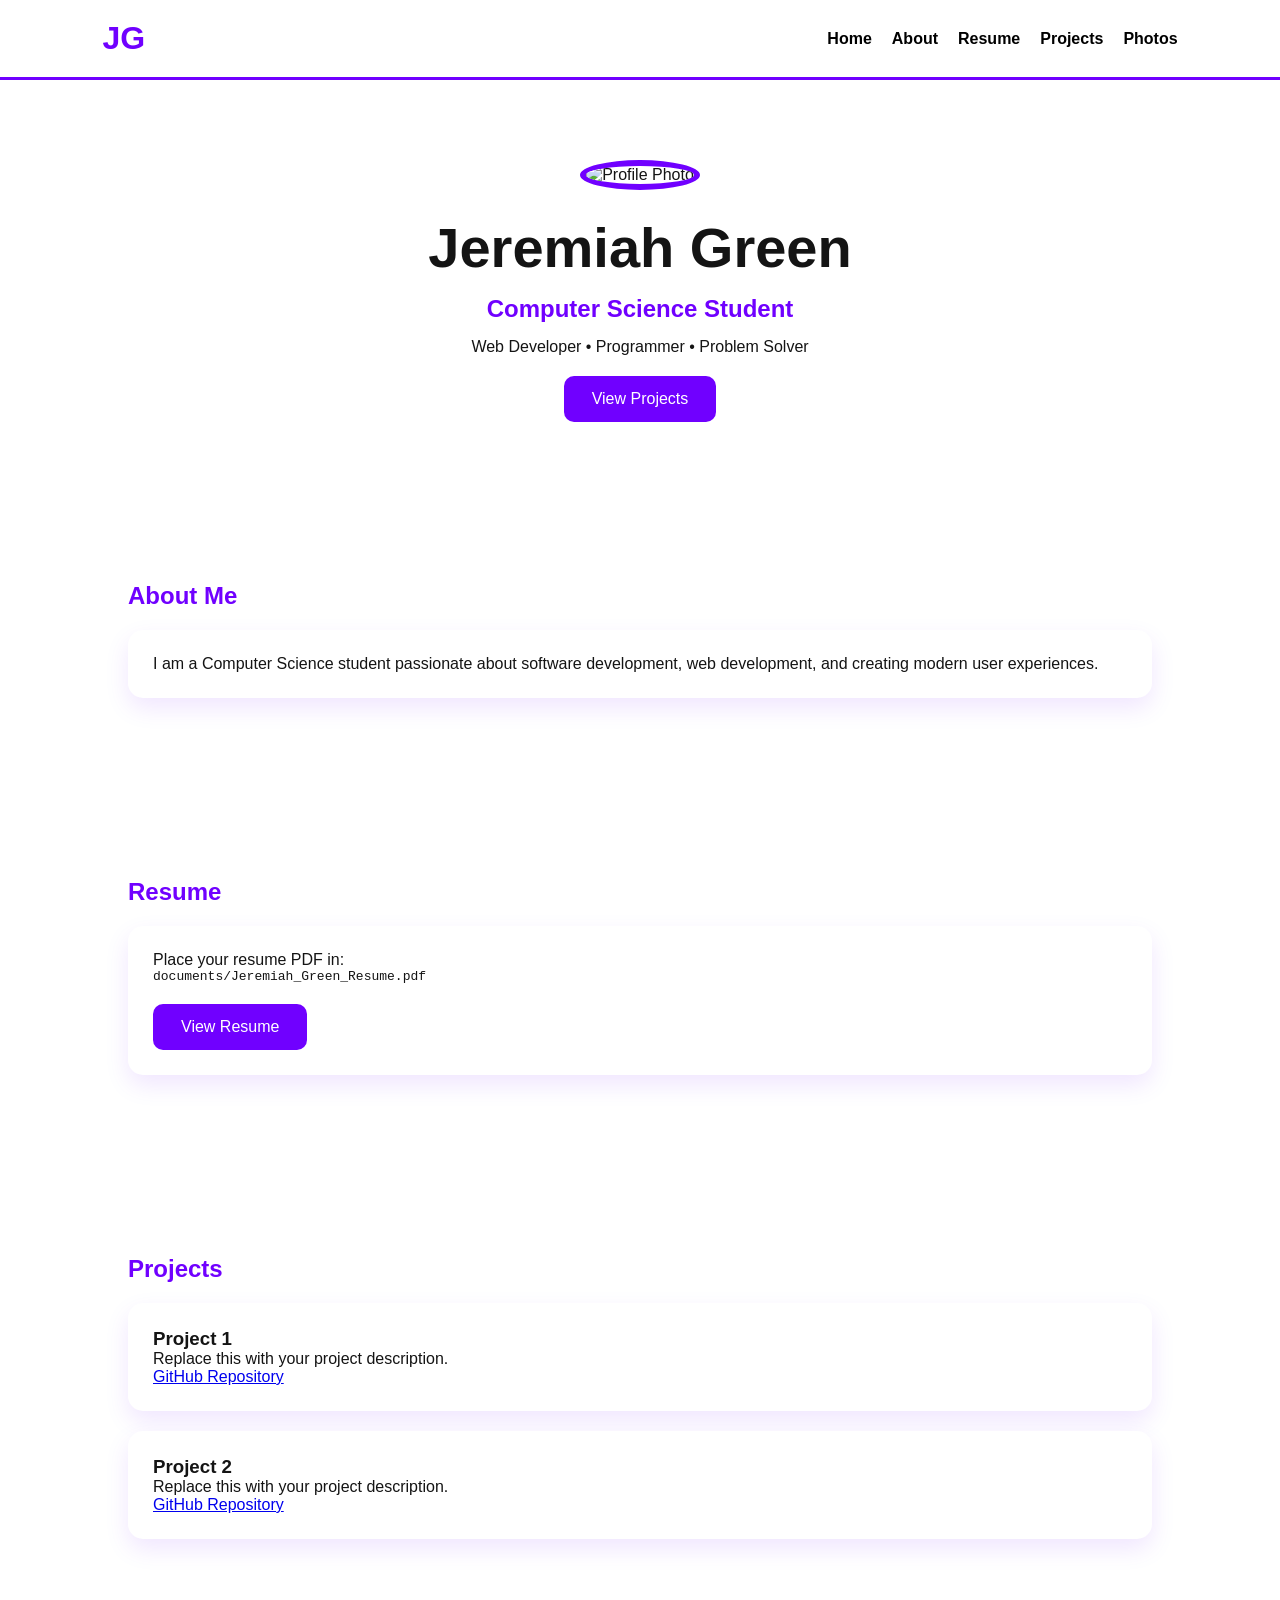
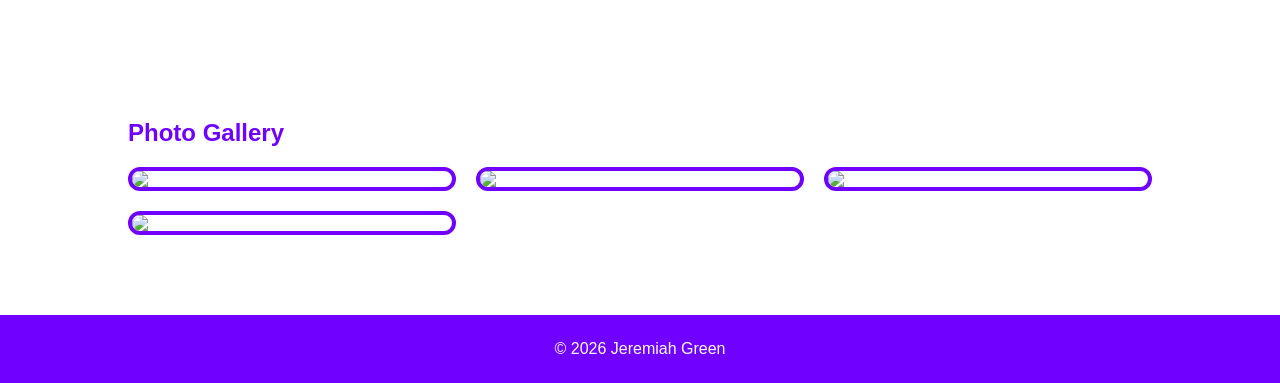
==== index.html @ 2575d8d9 "Create index.html" ====
<!DOCTYPE html>
<html lang="en">
<head>
<meta charset="UTF-8">
<meta name="viewport" content="width=device-width, initial-scale=1.0">

<title>Jeremiah Green Portfolio</title>

<style>

:root{
    --white: rgb(255,255,255);
    --purple: rgb(112,0,255);
    --black: rgb(20,20,20);
}

*{
    margin:0;
    padding:0;
    box-sizing:border-box;
}

body{
    font-family:Arial, sans-serif;
    background:var(--white);
    color:var(--black);
}

nav{
    display:flex;
    justify-content:space-between;
    align-items:center;
    padding:20px 8%;
    border-bottom:3px solid var(--purple);
}

.logo{
    font-size:2rem;
    font-weight:bold;
    color:var(--purple);
}

nav ul{
    display:flex;
    list-style:none;
    gap:20px;
}

nav a{
    text-decoration:none;
    color:black;
    font-weight:bold;
}

nav a:hover{
    color:var(--purple);
}

.hero{
    text-align:center;
    padding:80px 20px;
}

.profile-pic{
    width:220px;
    height:220px;
    object-fit:cover;
    border-radius:50%;
    border:6px solid var(--purple);
    margin-bottom:25px;
}

.hero h1{
    font-size:3.5rem;
}

.hero h2{
    color:var(--purple);
    margin:15px 0;
}

.btn{
    display:inline-block;
    background:var(--purple);
    color:white;
    text-decoration:none;
    padding:14px 28px;
    border-radius:10px;
    margin-top:20px;
}

.section{
    padding:80px 10%;
}

.section h2{
    color:var(--purple);
    margin-bottom:20px;
}

.card{
    background:white;
    padding:25px;
    border-radius:15px;
    box-shadow:0 10px 25px rgba(112,0,255,.1);
    margin-bottom:20px;
}

.gallery{
    display:grid;
    grid-template-columns:repeat(auto-fit,minmax(250px,1fr));
    gap:20px;
}

.gallery img{
    width:100%;
    border-radius:15px;
    border:4px solid var(--purple);
}

footer{
    background:var(--purple);
    color:white;
    text-align:center;
    padding:25px;
}

</style>

</head>

<body>

<nav>

<div class="logo">JG</div>

<ul>
<li><a href="#home">Home</a></li>
<li><a href="#about">About</a></li>
<li><a href="#resume">Resume</a></li>
<li><a href="#projects">Projects</a></li>
<li><a href="#photos">Photos</a></li>
</ul>

</nav>

<section id="home" class="hero">

<img
src="images/profile.jpg"
alt="Profile Photo"
class="profile-pic"
>

<h1>Jeremiah Green</h1>

<h2>Computer Science Student</h2>

<p>
Web Developer • Programmer • Problem Solver
</p>

<a href="#projects" class="btn">
View Projects
</a>

</section>

<section id="about" class="section">

<h2>About Me</h2>

<div class="card">

<p>

I am a Computer Science student passionate about
software development, web development,
and creating modern user experiences.

</p>

</div>

</section>

<section id="resume" class="section">

<h2>Resume</h2>

<div class="card">

<p>

Place your resume PDF in:

</p>

<pre>documents/Jeremiah_Green_Resume.pdf</pre>

<a
href="documents/Jeremiah_Green_Resume.pdf"
class="btn"
target="_blank">

View Resume

</a>

</div>

</section>

<section id="projects" class="section">

<h2>Projects</h2>

<div class="card">

<h3>Project 1</h3>

<p>
Replace this with your project description.
</p>

<a
href="https://github.com/yourusername/project1"
target="_blank">

GitHub Repository

</a>

</div>

<div class="card">

<h3>Project 2</h3>

<p>
Replace this with your project description.
</p>

<a
href="https://github.com/yourusername/project2"
target="_blank">

GitHub Repository

</a>

</div>

</section>

<section id="photos" class="section">

<h2>Photo Gallery</h2>

<div class="gallery">

<img src="images/photo1.jpg">
<img src="images/photo2.jpg">
<img src="images/photo3.jpg">
<img src="images/photo4.jpg">

</div>

</section>

<footer>

© 2026 Jeremiah Green

</footer>

</body>
</html>
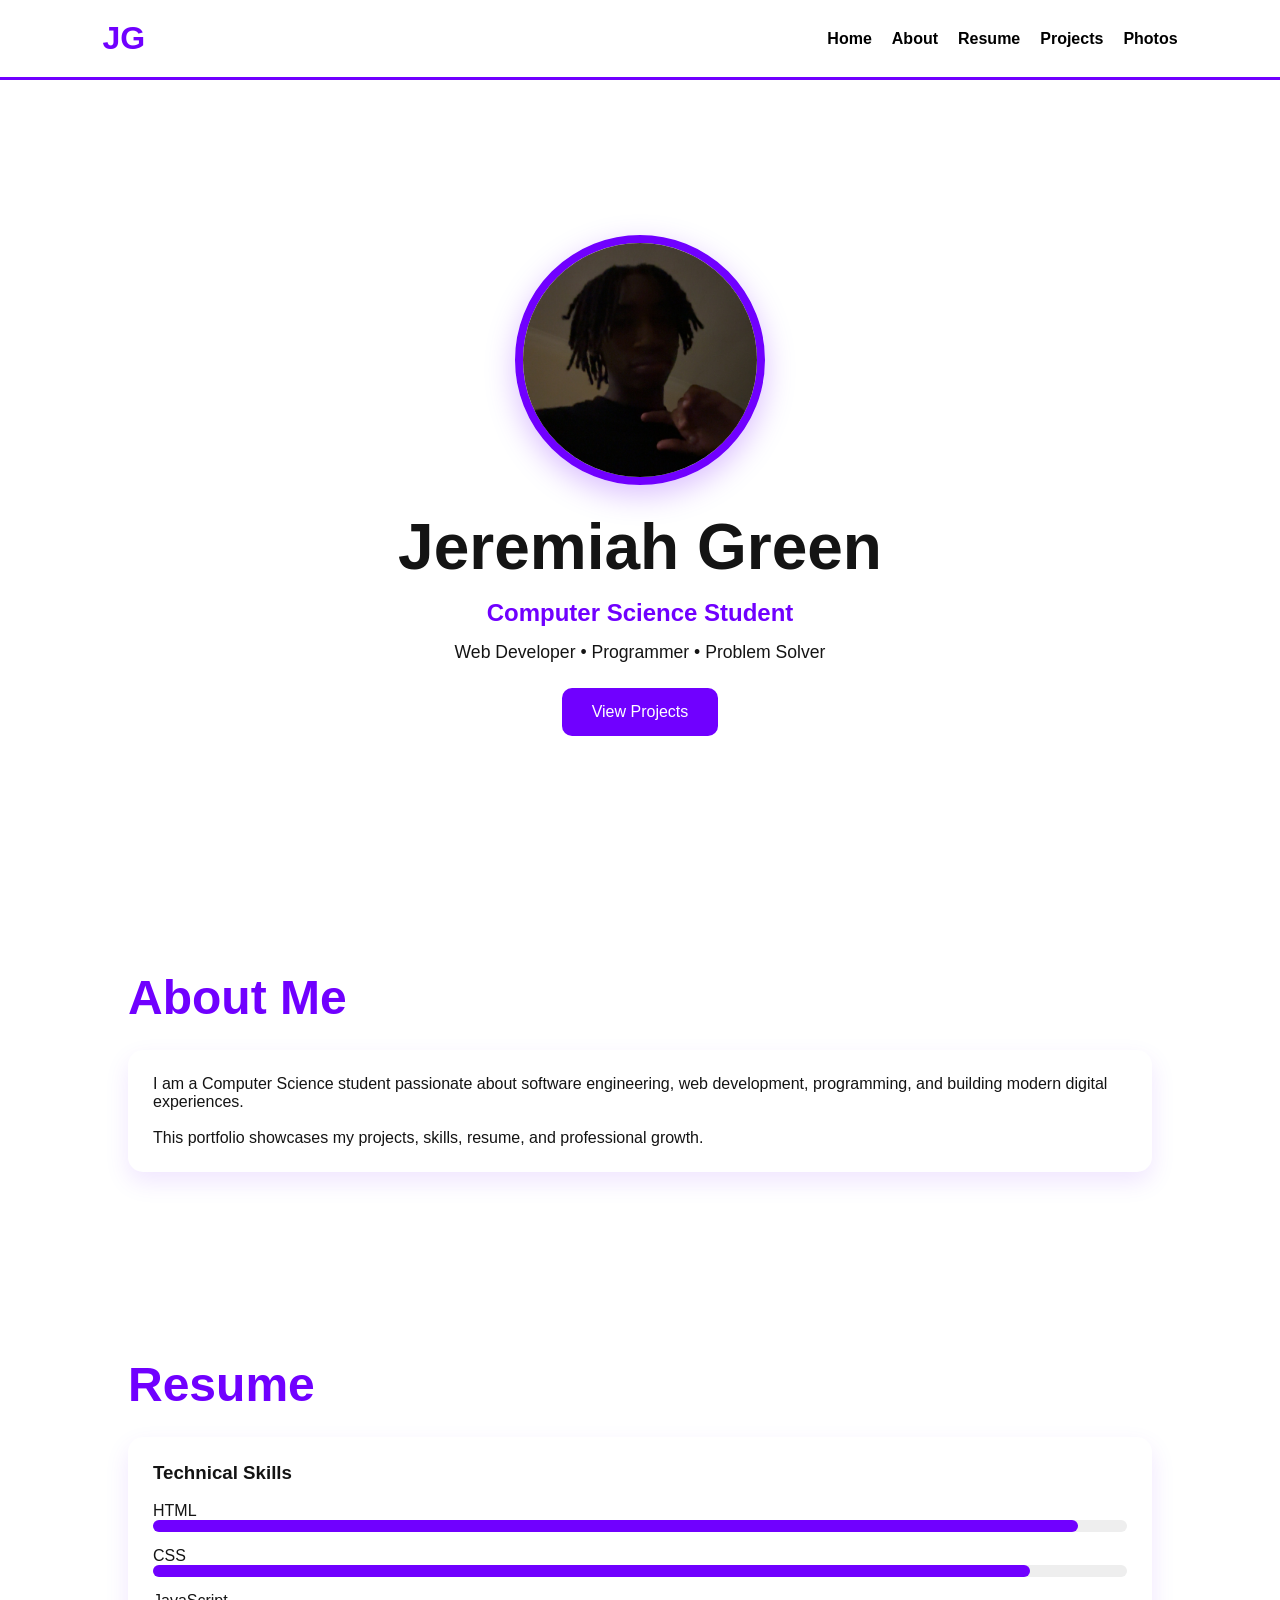
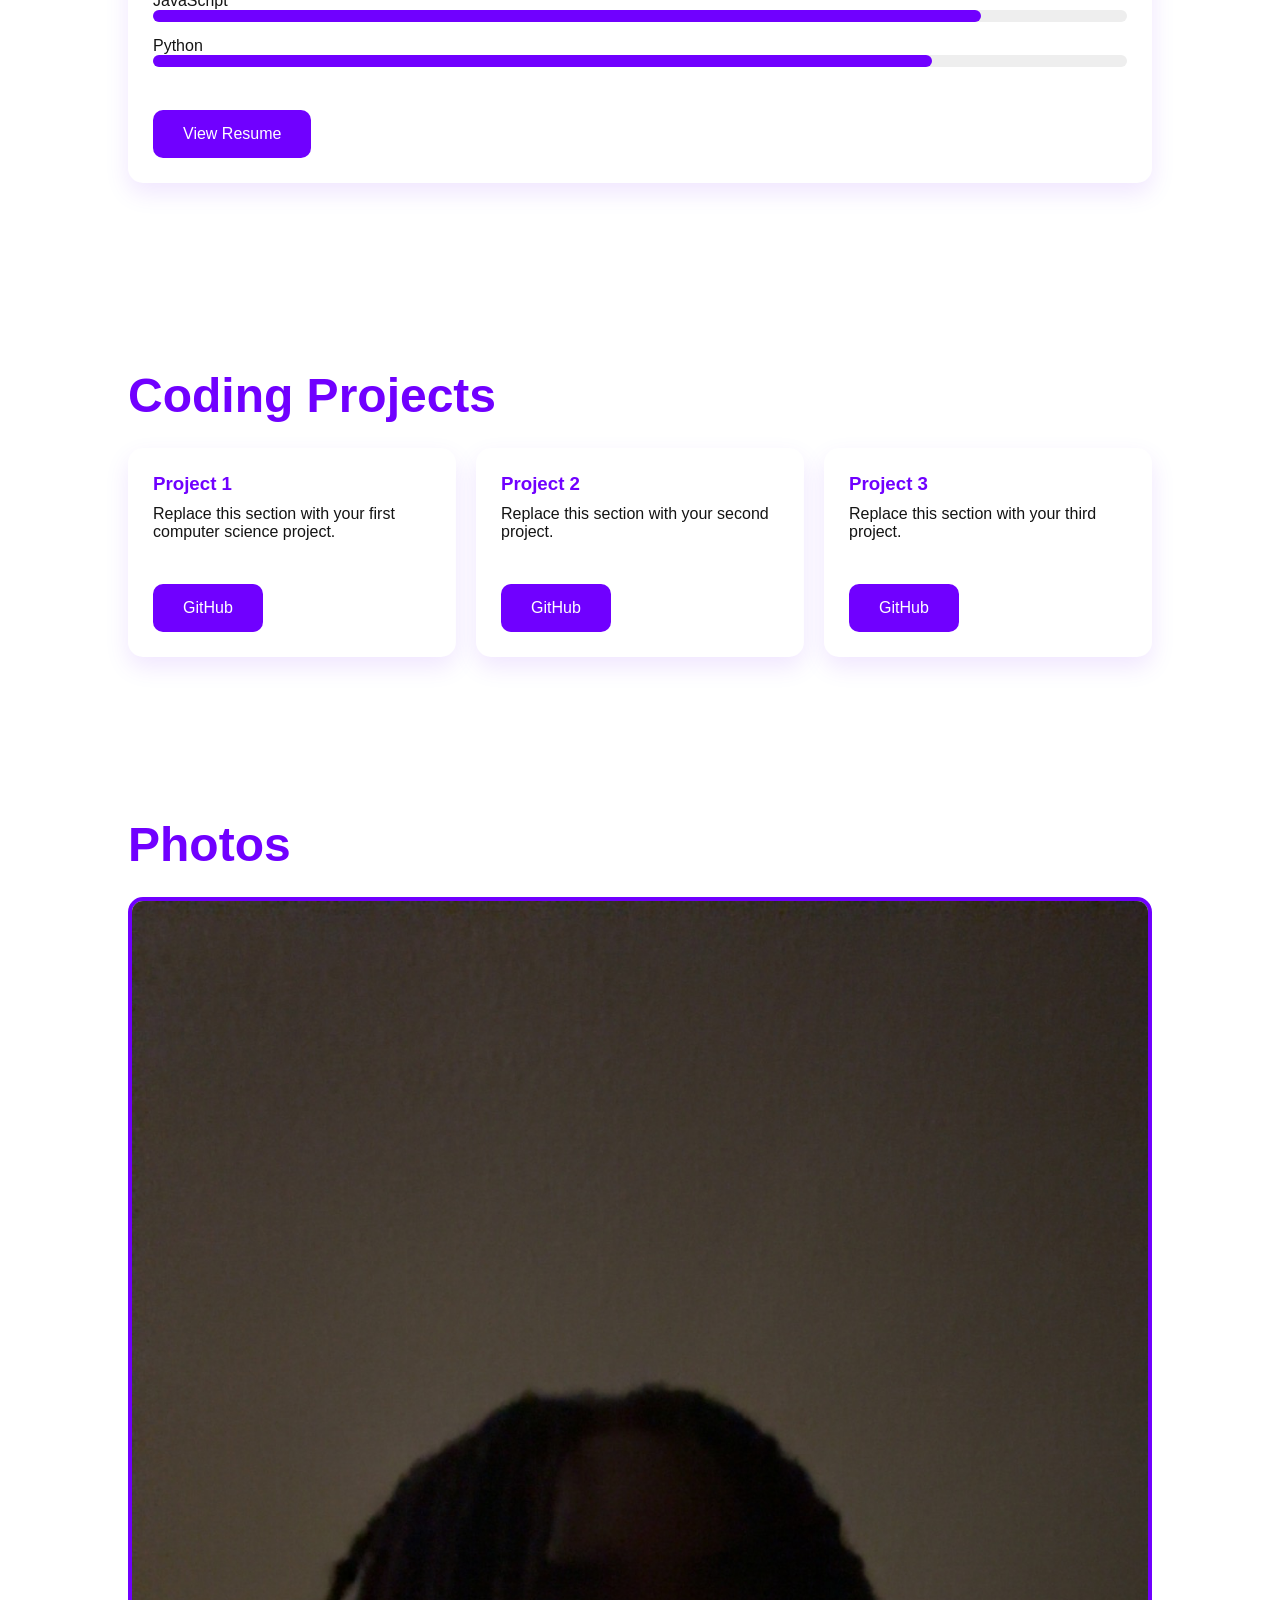
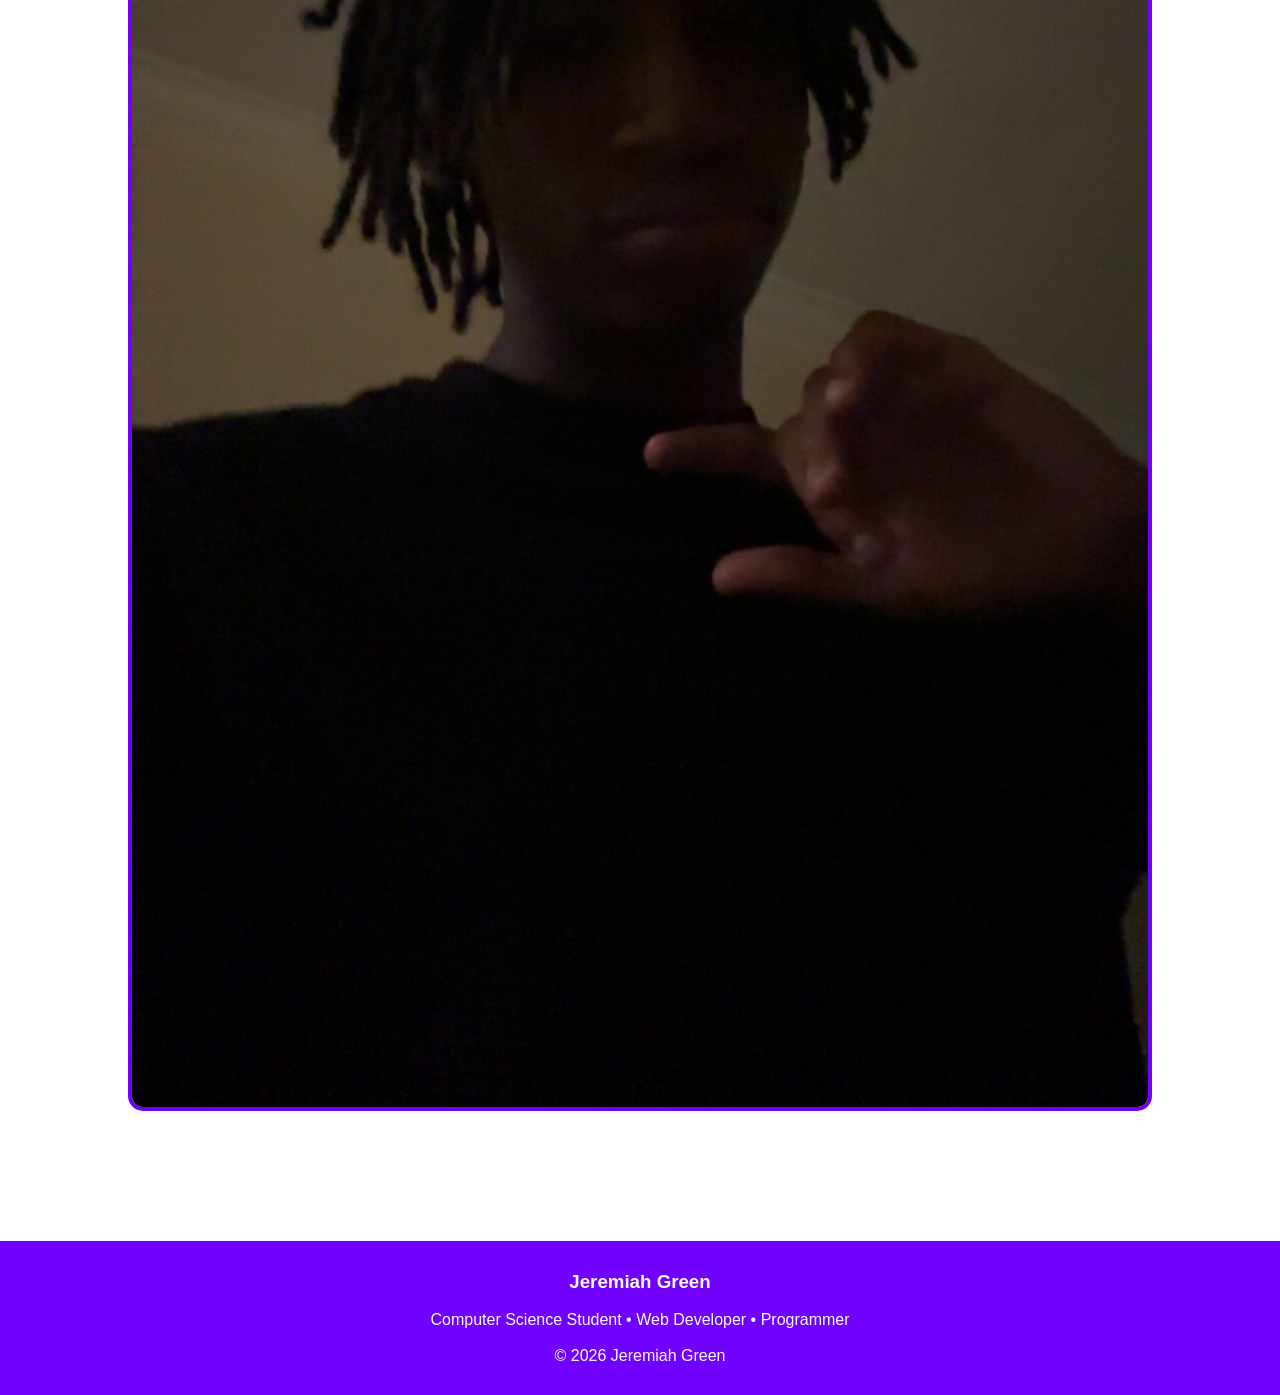
==== commit cd335460: "index.html" ====
--- a/index.html
+++ b/index.html
@@ -3,7 +3,6 @@
 <head>
 <meta charset="UTF-8">
 <meta name="viewport" content="width=device-width, initial-scale=1.0">
-
 <title>Jeremiah Green Portfolio</title>
 
 <style>
@@ -18,6 +17,7 @@
     margin:0;
     padding:0;
     box-sizing:border-box;
+    scroll-behavior:smooth;
 }
 
 body{
@@ -27,6 +27,10 @@
 }
 
 nav{
+    position:sticky;
+    top:0;
+    background:white;
+    z-index:1000;
     display:flex;
     justify-content:space-between;
     align-items:center;
@@ -35,9 +39,9 @@
 }
 
 .logo{
+    color:var(--purple);
     font-size:2rem;
     font-weight:bold;
-    color:var(--purple);
 }
 
 nav ul{
@@ -57,21 +61,27 @@
 }
 
 .hero{
+    min-height:90vh;
+    display:flex;
+    flex-direction:column;
+    justify-content:center;
+    align-items:center;
     text-align:center;
-    padding:80px 20px;
+    padding:40px;
 }
 
 .profile-pic{
-    width:220px;
-    height:220px;
+    width:250px;
+    height:250px;
     object-fit:cover;
     border-radius:50%;
-    border:6px solid var(--purple);
+    border:8px solid var(--purple);
     margin-bottom:25px;
+    box-shadow:0 10px 30px rgba(112,0,255,.25);
 }
 
 .hero h1{
-    font-size:3.5rem;
+    font-size:4rem;
 }
 
 .hero h2{
@@ -79,31 +89,72 @@
     margin:15px 0;
 }
 
+.hero p{
+    font-size:1.1rem;
+    max-width:700px;
+}
+
 .btn{
     display:inline-block;
+    margin-top:25px;
     background:var(--purple);
     color:white;
     text-decoration:none;
-    padding:14px 28px;
+    padding:15px 30px;
     border-radius:10px;
-    margin-top:20px;
 }
 
 .section{
     padding:80px 10%;
 }
 
-.section h2{
+.section-title{
+    font-size:3rem;
     color:var(--purple);
-    margin-bottom:20px;
+    margin-bottom:25px;
 }
 
 .card{
     background:white;
     padding:25px;
     border-radius:15px;
+    margin-bottom:25px;
     box-shadow:0 10px 25px rgba(112,0,255,.1);
-    margin-bottom:20px;
+}
+
+.skills{
+    display:grid;
+    gap:15px;
+}
+
+.skill-bar{
+    height:12px;
+    background:#eee;
+    border-radius:10px;
+}
+
+.skill-fill{
+    height:100%;
+    background:var(--purple);
+    border-radius:10px;
+}
+
+.project-grid{
+    display:grid;
+    grid-template-columns:repeat(auto-fit,minmax(280px,1fr));
+    gap:20px;
+}
+
+.project-card{
+    background:white;
+    padding:25px;
+    border-radius:15px;
+    box-shadow:0 10px 25px rgba(112,0,255,.1);
+}
+
+.project-card h3{
+    color:var(--purple);
+    margin-bottom:10px;
 }
 
 .gallery{
@@ -122,11 +173,29 @@
     background:var(--purple);
     color:white;
     text-align:center;
-    padding:25px;
+    padding:30px;
+    margin-top:50px;
+}
+
+@media(max-width:768px){
+
+.hero h1{
+    font-size:2.5rem;
+}
+
+nav{
+    flex-direction:column;
+    gap:15px;
+}
+
+nav ul{
+    flex-wrap:wrap;
+    justify-content:center;
+}
+
 }
 
 </style>
-
 </head>
 
 <body>
@@ -148,8 +217,8 @@
 <section id="home" class="hero">
 
 <img
-src="images/profile.jpg"
-alt="Profile Photo"
+src="IMG_2288.JPG"
+alt="Jeremiah Green"
 class="profile-pic"
 >
 
@@ -169,16 +238,23 @@
 
 <section id="about" class="section">
 
-<h2>About Me</h2>
+<h2 class="section-title">
+About Me
+</h2>
 
 <div class="card">
 
 <p>
-
 I am a Computer Science student passionate about
-software development, web development,
-and creating modern user experiences.
-
+software engineering, web development, programming,
+and building modern digital experiences.
+</p>
+
+<br>
+
+<p>
+This portfolio showcases my projects, skills,
+resume, and professional growth.
 </p>
 
 </div>
@@ -187,22 +263,54 @@
 
 <section id="resume" class="section">
 
-<h2>Resume</h2>
+<h2 class="section-title">
+Resume
+</h2>
 
 <div class="card">
 
-<p>
-
-Place your resume PDF in:
-
-</p>
-
-<pre>documents/Jeremiah_Green_Resume.pdf</pre>
+<h3>Technical Skills</h3>
+
+<br>
+
+<div class="skills">
+
+<div>
+HTML
+<div class="skill-bar">
+<div class="skill-fill" style="width:95%"></div>
+</div>
+</div>
+
+<div>
+CSS
+<div class="skill-bar">
+<div class="skill-fill" style="width:90%"></div>
+</div>
+</div>
+
+<div>
+JavaScript
+<div class="skill-bar">
+<div class="skill-fill" style="width:85%"></div>
+</div>
+</div>
+
+<div>
+Python
+<div class="skill-bar">
+<div class="skill-fill" style="width:80%"></div>
+</div>
+</div>
+
+</div>
+
+<br>
 
 <a
-href="documents/Jeremiah_Green_Resume.pdf"
-class="btn"
-target="_blank">
+href="Jeremiah_Green_Resume.pdf"
+target="_blank"
+class="btn">
 
 View Resume
 
@@ -214,56 +322,88 @@
 
 <section id="projects" class="section">
 
-<h2>Projects</h2>
-
-<div class="card">
+<h2 class="section-title">
+Coding Projects
+</h2>
+
+<div class="project-grid">
+
+<div class="project-card">
 
 <h3>Project 1</h3>
 
 <p>
-Replace this with your project description.
-</p>
+Replace this section with your first computer science project.
+</p>
+
+<br>
 
 <a
-href="https://github.com/yourusername/project1"
-target="_blank">
-
-GitHub Repository
+href="https://github.com/jayon120"
+target="_blank"
+class="btn">
+
+GitHub
 
 </a>
 
 </div>
 
-<div class="card">
+<div class="project-card">
 
 <h3>Project 2</h3>
 
 <p>
-Replace this with your project description.
-</p>
+Replace this section with your second project.
+</p>
+
+<br>
 
 <a
-href="https://github.com/yourusername/project2"
-target="_blank">
-
-GitHub Repository
+href="https://github.com/jayon120"
+target="_blank"
+class="btn">
+
+GitHub
 
 </a>
 
 </div>
 
+<div class="project-card">
+
+<h3>Project 3</h3>
+
+<p>
+Replace this section with your third project.
+</p>
+
+<br>
+
+<a
+href="https://github.com/jayon120"
+target="_blank"
+class="btn">
+
+GitHub
+
+</a>
+
+</div>
+
+</div>
+
 </section>
 
 <section id="photos" class="section">
 
-<h2>Photo Gallery</h2>
+<h2 class="section-title">
+Photos
+</h2>
 
 <div class="gallery">
 
-<img src="images/photo1.jpg">
-<img src="images/photo2.jpg">
-<img src="images/photo3.jpg">
-<img src="images/photo4.jpg">
+<img src="IMG_2288.JPG" alt="Photo">
 
 </div>
 
@@ -271,7 +411,19 @@
 
 <footer>
 
+<h3>Jeremiah Green</h3>
+
+<br>
+
+<p>
+Computer Science Student • Web Developer • Programmer
+</p>
+
+<br>
+
+<p>
 © 2026 Jeremiah Green
+</p>
 
 </footer>
 
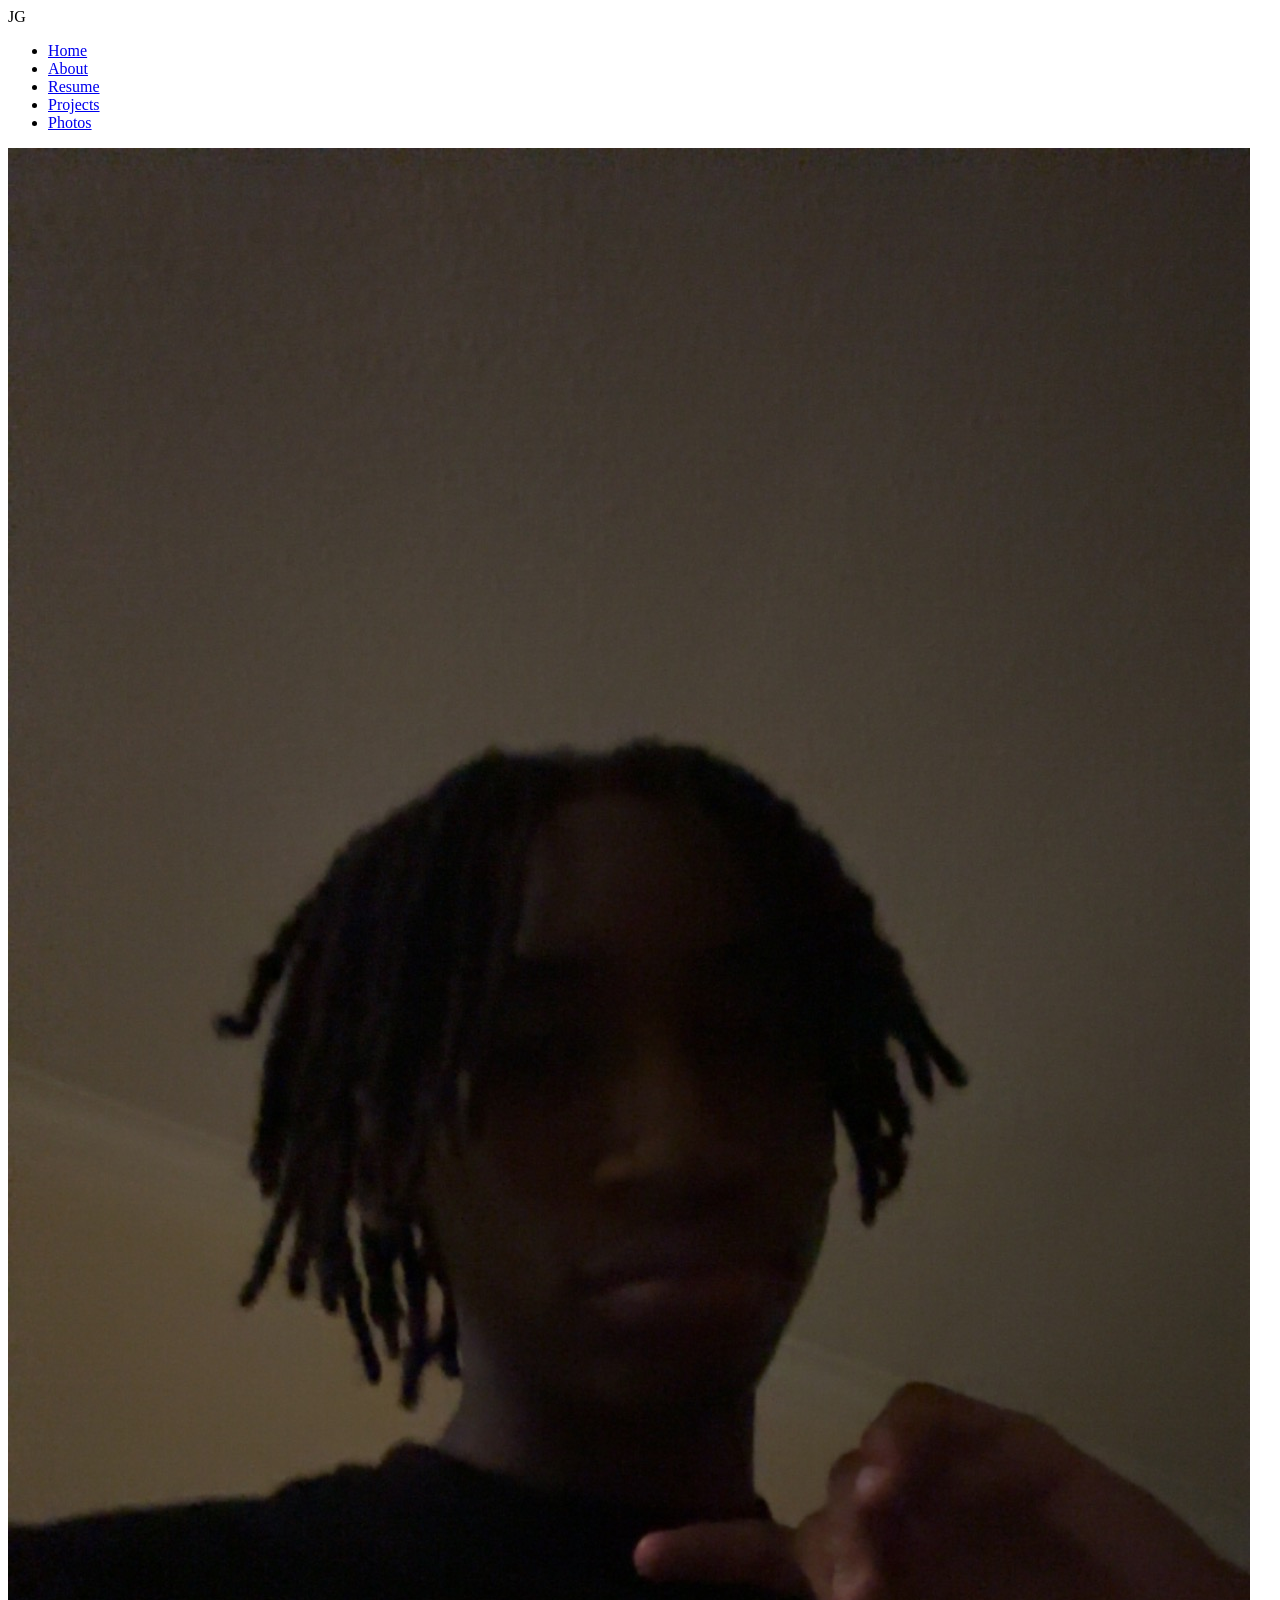
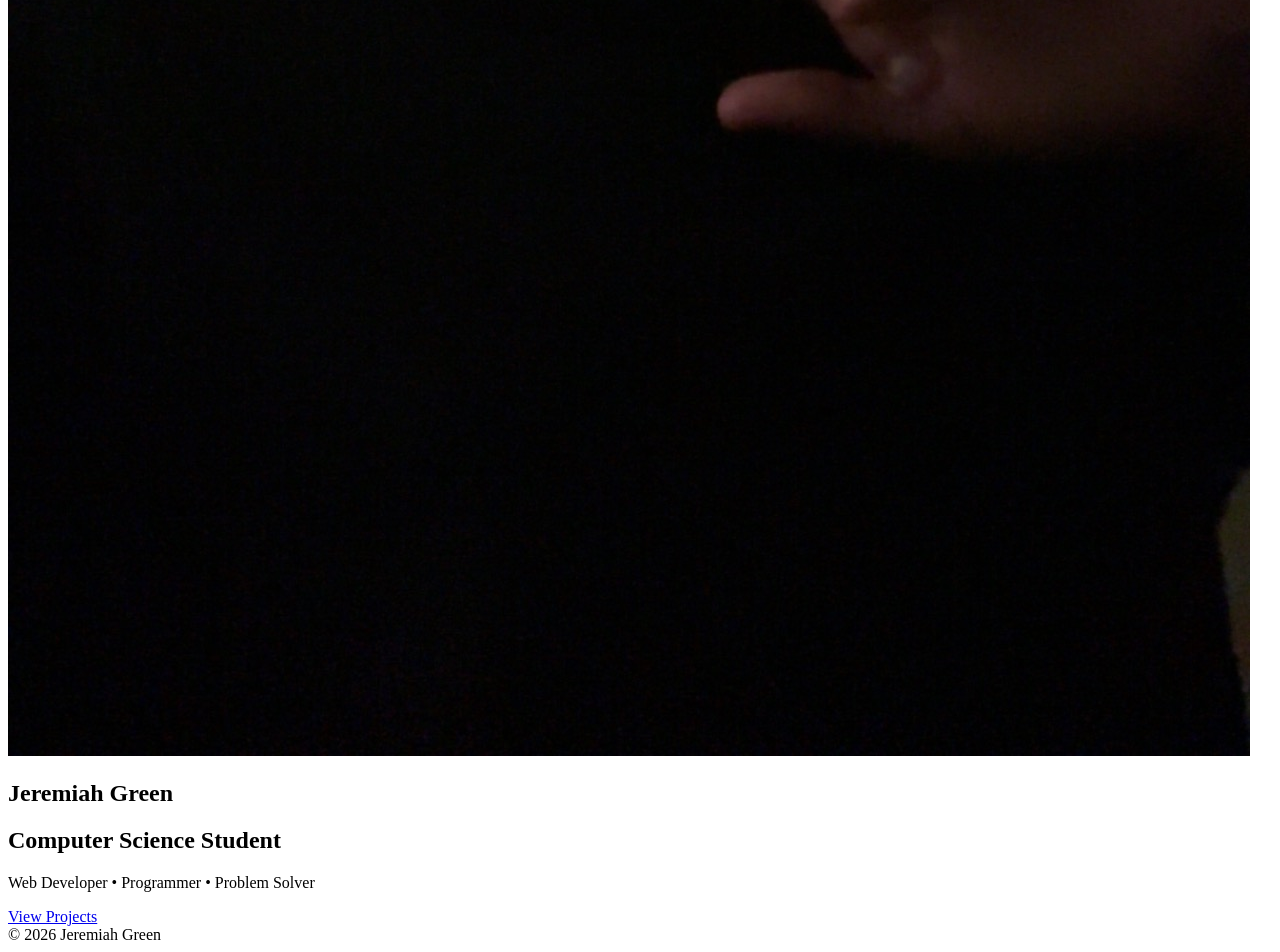
==== commit c849d5ee: "index.html" ====
--- a/index.html
+++ b/index.html
@@ -3,428 +3,47 @@
 <head>
 <meta charset="UTF-8">
 <meta name="viewport" content="width=device-width, initial-scale=1.0">
-<title>Jeremiah Green Portfolio</title>
-
-<style>
-
-:root{
-    --white: rgb(255,255,255);
-    --purple: rgb(112,0,255);
-    --black: rgb(20,20,20);
-}
-
-*{
-    margin:0;
-    padding:0;
-    box-sizing:border-box;
-    scroll-behavior:smooth;
-}
-
-body{
-    font-family:Arial, sans-serif;
-    background:var(--white);
-    color:var(--black);
-}
-
-nav{
-    position:sticky;
-    top:0;
-    background:white;
-    z-index:1000;
-    display:flex;
-    justify-content:space-between;
-    align-items:center;
-    padding:20px 8%;
-    border-bottom:3px solid var(--purple);
-}
-
-.logo{
-    color:var(--purple);
-    font-size:2rem;
-    font-weight:bold;
-}
-
-nav ul{
-    display:flex;
-    list-style:none;
-    gap:20px;
-}
-
-nav a{
-    text-decoration:none;
-    color:black;
-    font-weight:bold;
-}
-
-nav a:hover{
-    color:var(--purple);
-}
-
-.hero{
-    min-height:90vh;
-    display:flex;
-    flex-direction:column;
-    justify-content:center;
-    align-items:center;
-    text-align:center;
-    padding:40px;
-}
-
-.profile-pic{
-    width:250px;
-    height:250px;
-    object-fit:cover;
-    border-radius:50%;
-    border:8px solid var(--purple);
-    margin-bottom:25px;
-    box-shadow:0 10px 30px rgba(112,0,255,.25);
-}
-
-.hero h1{
-    font-size:4rem;
-}
-
-.hero h2{
-    color:var(--purple);
-    margin:15px 0;
-}
-
-.hero p{
-    font-size:1.1rem;
-    max-width:700px;
-}
-
-.btn{
-    display:inline-block;
-    margin-top:25px;
-    background:var(--purple);
-    color:white;
-    text-decoration:none;
-    padding:15px 30px;
-    border-radius:10px;
-}
-
-.section{
-    padding:80px 10%;
-}
-
-.section-title{
-    font-size:3rem;
-    color:var(--purple);
-    margin-bottom:25px;
-}
-
-.card{
-    background:white;
-    padding:25px;
-    border-radius:15px;
-    margin-bottom:25px;
-    box-shadow:0 10px 25px rgba(112,0,255,.1);
-}
-
-.skills{
-    display:grid;
-    gap:15px;
-}
-
-.skill-bar{
-    height:12px;
-    background:#eee;
-    border-radius:10px;
-}
-
-.skill-fill{
-    height:100%;
-    background:var(--purple);
-    border-radius:10px;
-}
-
-.project-grid{
-    display:grid;
-    grid-template-columns:repeat(auto-fit,minmax(280px,1fr));
-    gap:20px;
-}
-
-.project-card{
-    background:white;
-    padding:25px;
-    border-radius:15px;
-    box-shadow:0 10px 25px rgba(112,0,255,.1);
-}
-
-.project-card h3{
-    color:var(--purple);
-    margin-bottom:10px;
-}
-
-.gallery{
-    display:grid;
-    grid-template-columns:repeat(auto-fit,minmax(250px,1fr));
-    gap:20px;
-}
-
-.gallery img{
-    width:100%;
-    border-radius:15px;
-    border:4px solid var(--purple);
-}
-
-footer{
-    background:var(--purple);
-    color:white;
-    text-align:center;
-    padding:30px;
-    margin-top:50px;
-}
-
-@media(max-width:768px){
-
-.hero h1{
-    font-size:2.5rem;
-}
-
-nav{
-    flex-direction:column;
-    gap:15px;
-}
-
-nav ul{
-    flex-wrap:wrap;
-    justify-content:center;
-}
-
-}
-
-</style>
+<title>Jeremiah Green | Home</title>
+<link rel="stylesheet" href="style.css">
 </head>
 
 <body>
 
 <nav>
+    <div class="logo">JG</div>
 
-<div class="logo">JG</div>
-
-<ul>
-<li><a href="#home">Home</a></li>
-<li><a href="#about">About</a></li>
-<li><a href="#resume">Resume</a></li>
-<li><a href="#projects">Projects</a></li>
-<li><a href="#photos">Photos</a></li>
-</ul>
-
+    <ul>
+        <li><a href="index.html">Home</a></li>
+        <li><a href="about.html">About</a></li>
+        <li><a href="resume.html">Resume</a></li>
+        <li><a href="projects.html">Projects</a></li>
+        <li><a href="photos.html">Photos</a></li>
+    </ul>
 </nav>
 
-<section id="home" class="hero">
+<section class="hero fade-in">
 
-<img
-src="IMG_2288.JPG"
-alt="Jeremiah Green"
-class="profile-pic"
->
+    <img
+    src="IMG_2288.JPG"
+    alt="Jeremiah Green"
+    class="profile-pic">
 
-<h1>Jeremiah Green</h1>
+    <h1>Jeremiah Green</h1>
 
-<h2>Computer Science Student</h2>
+    <h2>Computer Science Student</h2>
 
-<p>
-Web Developer • Programmer • Problem Solver
-</p>
+    <p>
+        Web Developer • Programmer • Problem Solver
+    </p>
 
-<a href="#projects" class="btn">
-View Projects
-</a>
-
-</section>
-
-<section id="about" class="section">
-
-<h2 class="section-title">
-About Me
-</h2>
-
-<div class="card">
-
-<p>
-I am a Computer Science student passionate about
-software engineering, web development, programming,
-and building modern digital experiences.
-</p>
-
-<br>
-
-<p>
-This portfolio showcases my projects, skills,
-resume, and professional growth.
-</p>
-
-</div>
-
-</section>
-
-<section id="resume" class="section">
-
-<h2 class="section-title">
-Resume
-</h2>
-
-<div class="card">
-
-<h3>Technical Skills</h3>
-
-<br>
-
-<div class="skills">
-
-<div>
-HTML
-<div class="skill-bar">
-<div class="skill-fill" style="width:95%"></div>
-</div>
-</div>
-
-<div>
-CSS
-<div class="skill-bar">
-<div class="skill-fill" style="width:90%"></div>
-</div>
-</div>
-
-<div>
-JavaScript
-<div class="skill-bar">
-<div class="skill-fill" style="width:85%"></div>
-</div>
-</div>
-
-<div>
-Python
-<div class="skill-bar">
-<div class="skill-fill" style="width:80%"></div>
-</div>
-</div>
-
-</div>
-
-<br>
-
-<a
-href="Jeremiah_Green_Resume.pdf"
-target="_blank"
-class="btn">
-
-View Resume
-
-</a>
-
-</div>
-
-</section>
-
-<section id="projects" class="section">
-
-<h2 class="section-title">
-Coding Projects
-</h2>
-
-<div class="project-grid">
-
-<div class="project-card">
-
-<h3>Project 1</h3>
-
-<p>
-Replace this section with your first computer science project.
-</p>
-
-<br>
-
-<a
-href="https://github.com/jayon120"
-target="_blank"
-class="btn">
-
-GitHub
-
-</a>
-
-</div>
-
-<div class="project-card">
-
-<h3>Project 2</h3>
-
-<p>
-Replace this section with your second project.
-</p>
-
-<br>
-
-<a
-href="https://github.com/jayon120"
-target="_blank"
-class="btn">
-
-GitHub
-
-</a>
-
-</div>
-
-<div class="project-card">
-
-<h3>Project 3</h3>
-
-<p>
-Replace this section with your third project.
-</p>
-
-<br>
-
-<a
-href="https://github.com/jayon120"
-target="_blank"
-class="btn">
-
-GitHub
-
-</a>
-
-</div>
-
-</div>
-
-</section>
-
-<section id="photos" class="section">
-
-<h2 class="section-title">
-Photos
-</h2>
-
-<div class="gallery">
-
-<img src="IMG_2288.JPG" alt="Photo">
-
-</div>
+    <a href="projects.html" class="btn">
+        View Projects
+    </a>
 
 </section>
 
 <footer>
-
-<h3>Jeremiah Green</h3>
-
-<br>
-
-<p>
-Computer Science Student • Web Developer • Programmer
-</p>
-
-<br>
-
-<p>
-© 2026 Jeremiah Green
-</p>
-
+    © 2026 Jeremiah Green
 </footer>
 
 </body>
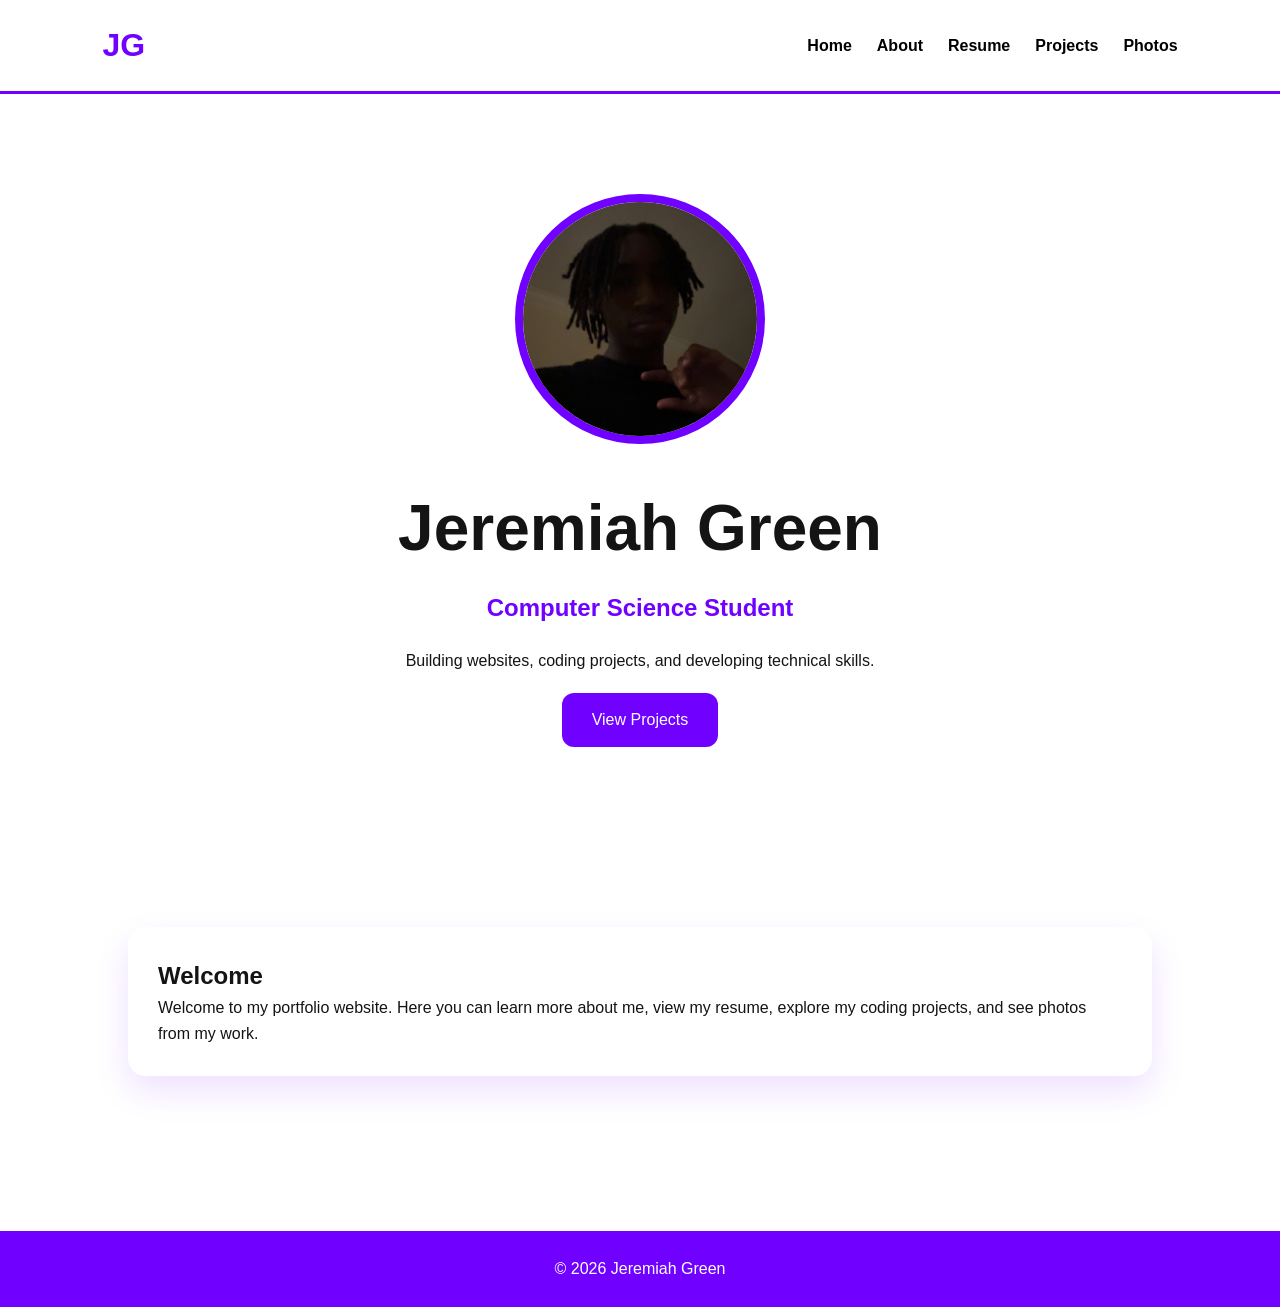
==== commit 7bcf90df: "index.html" ====
--- a/index.html
+++ b/index.html
@@ -3,47 +3,63 @@
 <head>
 <meta charset="UTF-8">
 <meta name="viewport" content="width=device-width, initial-scale=1.0">
-<title>Jeremiah Green | Home</title>
+<title>Jeremiah Green | Portfolio</title>
 <link rel="stylesheet" href="style.css">
 </head>
 
 <body>
 
 <nav>
-    <div class="logo">JG</div>
+<div class="logo">JG</div>
 
-    <ul>
-        <li><a href="index.html">Home</a></li>
-        <li><a href="about.html">About</a></li>
-        <li><a href="resume.html">Resume</a></li>
-        <li><a href="projects.html">Projects</a></li>
-        <li><a href="photos.html">Photos</a></li>
-    </ul>
+<ul>
+<li><a href="index.html">Home</a></li>
+<li><a href="about.html">About</a></li>
+<li><a href="resume.html">Resume</a></li>
+<li><a href="projects.html">Projects</a></li>
+<li><a href="photos.html">Photos</a></li>
+</ul>
 </nav>
 
 <section class="hero fade-in">
 
-    <img
-    src="IMG_2288.JPG"
-    alt="Jeremiah Green"
-    class="profile-pic">
+<img
+src="IMG_2288.JPG"
+alt="Jeremiah Green"
+class="profile-pic"
+>
 
-    <h1>Jeremiah Green</h1>
+<h1>Jeremiah Green</h1>
 
-    <h2>Computer Science Student</h2>
+<h2>Computer Science Student</h2>
 
-    <p>
-        Web Developer • Programmer • Problem Solver
-    </p>
+<p>
+Building websites, coding projects, and developing technical skills.
+</p>
 
-    <a href="projects.html" class="btn">
-        View Projects
-    </a>
+<a href="projects.html" class="btn">
+View Projects
+</a>
+
+</section>
+
+<section class="page">
+
+<div class="card">
+
+<h2>Welcome</h2>
+
+<p>
+Welcome to my portfolio website. Here you can learn more about me,
+view my resume, explore my coding projects, and see photos from my work.
+</p>
+
+</div>
 
 </section>
 
 <footer>
-    © 2026 Jeremiah Green
+© 2026 Jeremiah Green
 </footer>
 
 </body>
--- a/style.css
+++ b/style.css
@@ -0,0 +1,298 @@
+:root{
+    --white: rgb(255,255,255);
+    --purple: rgb(112,0,255);
+    --purple-light: rgb(160,80,255);
+    --black: rgb(20,20,20);
+}
+
+*{
+    margin:0;
+    padding:0;
+    box-sizing:border-box;
+}
+
+html{
+    scroll-behavior:smooth;
+}
+
+body{
+    font-family:Arial, Helvetica, sans-serif;
+    background:var(--white);
+    color:var(--black);
+    line-height:1.6;
+}
+
+/* NAVIGATION */
+
+nav{
+    display:flex;
+    justify-content:space-between;
+    align-items:center;
+    padding:20px 8%;
+    border-bottom:3px solid var(--purple);
+    background:white;
+    position:sticky;
+    top:0;
+    z-index:1000;
+}
+
+.logo{
+    font-size:2rem;
+    font-weight:bold;
+    color:var(--purple);
+    animation:pulse 3s infinite;
+}
+
+nav ul{
+    display:flex;
+    gap:25px;
+    list-style:none;
+}
+
+nav a{
+    text-decoration:none;
+    color:black;
+    font-weight:bold;
+    position:relative;
+}
+
+nav a::after{
+    content:"";
+    position:absolute;
+    left:0;
+    bottom:-5px;
+    width:0;
+    height:3px;
+    background:var(--purple);
+    transition:.3s;
+}
+
+nav a:hover::after{
+    width:100%;
+}
+
+/* HERO */
+
+.hero{
+    text-align:center;
+    padding:100px 20px;
+}
+
+.profile-pic{
+    width:250px;
+    height:250px;
+    object-fit:cover;
+    border-radius:50%;
+    border:8px solid var(--purple);
+    margin-bottom:25px;
+    animation:float 4s ease-in-out infinite;
+}
+
+.hero h1{
+    font-size:4rem;
+    margin-bottom:10px;
+}
+
+.hero h2{
+    color:var(--purple);
+    margin-bottom:20px;
+}
+
+.btn{
+    display:inline-block;
+    margin-top:20px;
+    background:var(--purple);
+    color:white;
+    text-decoration:none;
+    padding:14px 30px;
+    border-radius:12px;
+    transition:.3s;
+}
+
+.btn:hover{
+    transform:translateY(-5px);
+    box-shadow:0 15px 30px rgba(112,0,255,.25);
+}
+
+/* PAGE HEADER */
+
+.page-banner{
+    background:linear-gradient(
+        135deg,
+        var(--purple),
+        var(--purple-light)
+    );
+
+    color:white;
+    text-align:center;
+    padding:80px 20px;
+}
+
+.page-banner h1{
+    font-size:3rem;
+}
+
+/* CONTENT */
+
+.page{
+    padding:80px 10%;
+}
+
+.card{
+    background:white;
+    border-radius:18px;
+    padding:30px;
+    margin-bottom:25px;
+
+    box-shadow:
+    0 15px 35px rgba(112,0,255,.12);
+
+    transition:.3s;
+}
+
+.card:hover{
+    transform:translateY(-8px);
+}
+
+/* PROJECTS */
+
+.project-grid{
+    display:grid;
+    grid-template-columns:
+    repeat(auto-fit,minmax(280px,1fr));
+
+    gap:25px;
+}
+
+.project-card{
+    background:white;
+    border-radius:18px;
+    padding:25px;
+
+    box-shadow:
+    0 15px 35px rgba(112,0,255,.12);
+
+    transition:.3s;
+}
+
+.project-card:hover{
+    transform:
+    translateY(-10px)
+    scale(1.02);
+}
+
+/* GALLERY */
+
+.gallery{
+    display:grid;
+    grid-template-columns:
+    repeat(auto-fit,minmax(250px,1fr));
+
+    gap:20px;
+}
+
+.gallery img{
+    width:100%;
+    border-radius:15px;
+    border:4px solid var(--purple);
+    transition:.3s;
+}
+
+.gallery img:hover{
+    transform:scale(1.05);
+}
+
+/* SKILLS */
+
+.skill-bar{
+    height:12px;
+    background:#e5e5e5;
+    border-radius:10px;
+    margin-bottom:20px;
+}
+
+.skill-fill{
+    height:100%;
+    background:var(--purple);
+    border-radius:10px;
+}
+
+/* FOOTER */
+
+footer{
+    margin-top:50px;
+    background:var(--purple);
+    color:white;
+    text-align:center;
+    padding:25px;
+}
+
+/* ANIMATIONS */
+
+.fade-in{
+    animation:fadeIn 1s ease;
+}
+
+@keyframes fadeIn{
+    from{
+        opacity:0;
+        transform:translateY(40px);
+    }
+
+    to{
+        opacity:1;
+        transform:translateY(0);
+    }
+}
+
+@keyframes float{
+    0%{
+        transform:translateY(0);
+    }
+
+    50%{
+        transform:translateY(-12px);
+    }
+
+    100%{
+        transform:translateY(0);
+    }
+}
+
+@keyframes pulse{
+    0%{
+        opacity:1;
+    }
+
+    50%{
+        opacity:.7;
+    }
+
+    100%{
+        opacity:1;
+    }
+}
+
+/* MOBILE */
+
+@media(max-width:768px){
+
+    nav{
+        flex-direction:column;
+        gap:15px;
+    }
+
+    nav ul{
+        flex-wrap:wrap;
+        justify-content:center;
+    }
+
+    .hero h1{
+        font-size:2.5rem;
+    }
+
+    .page{
+        padding:50px 6%;
+    }
+
+}
